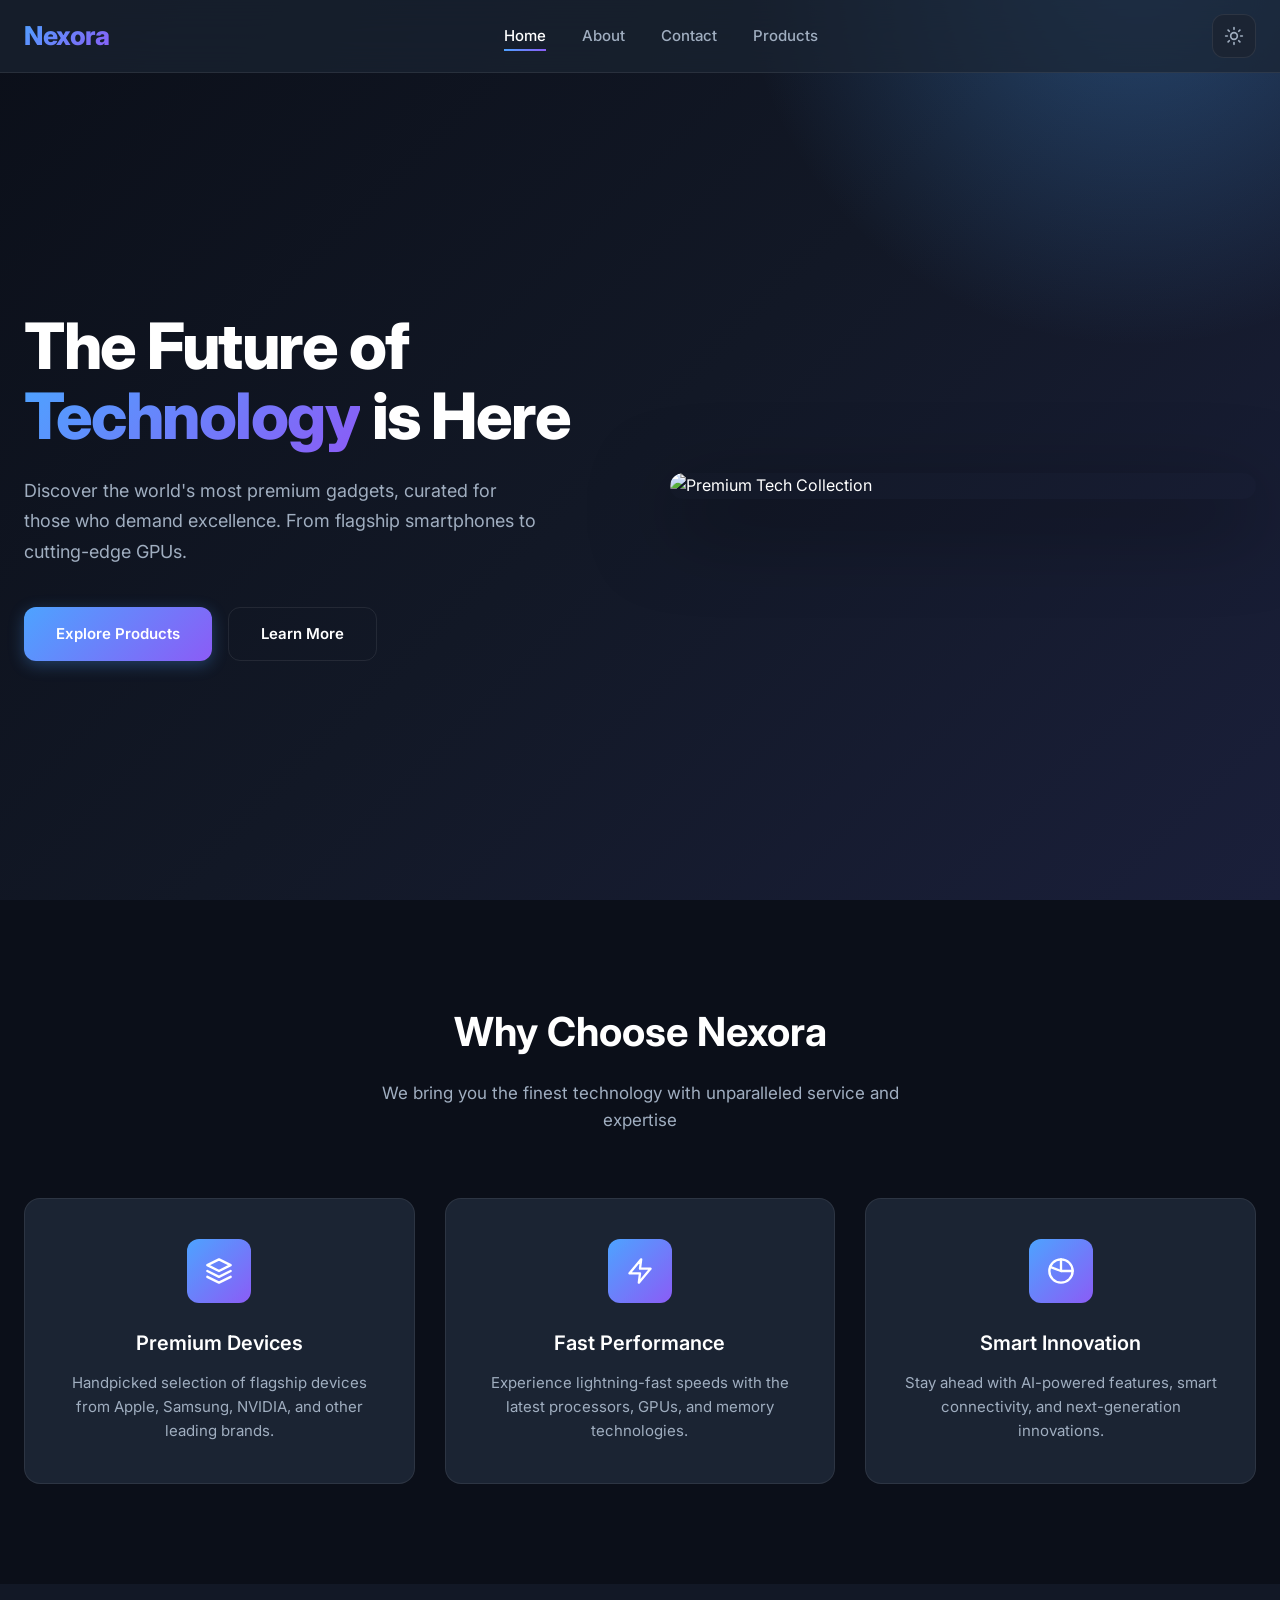
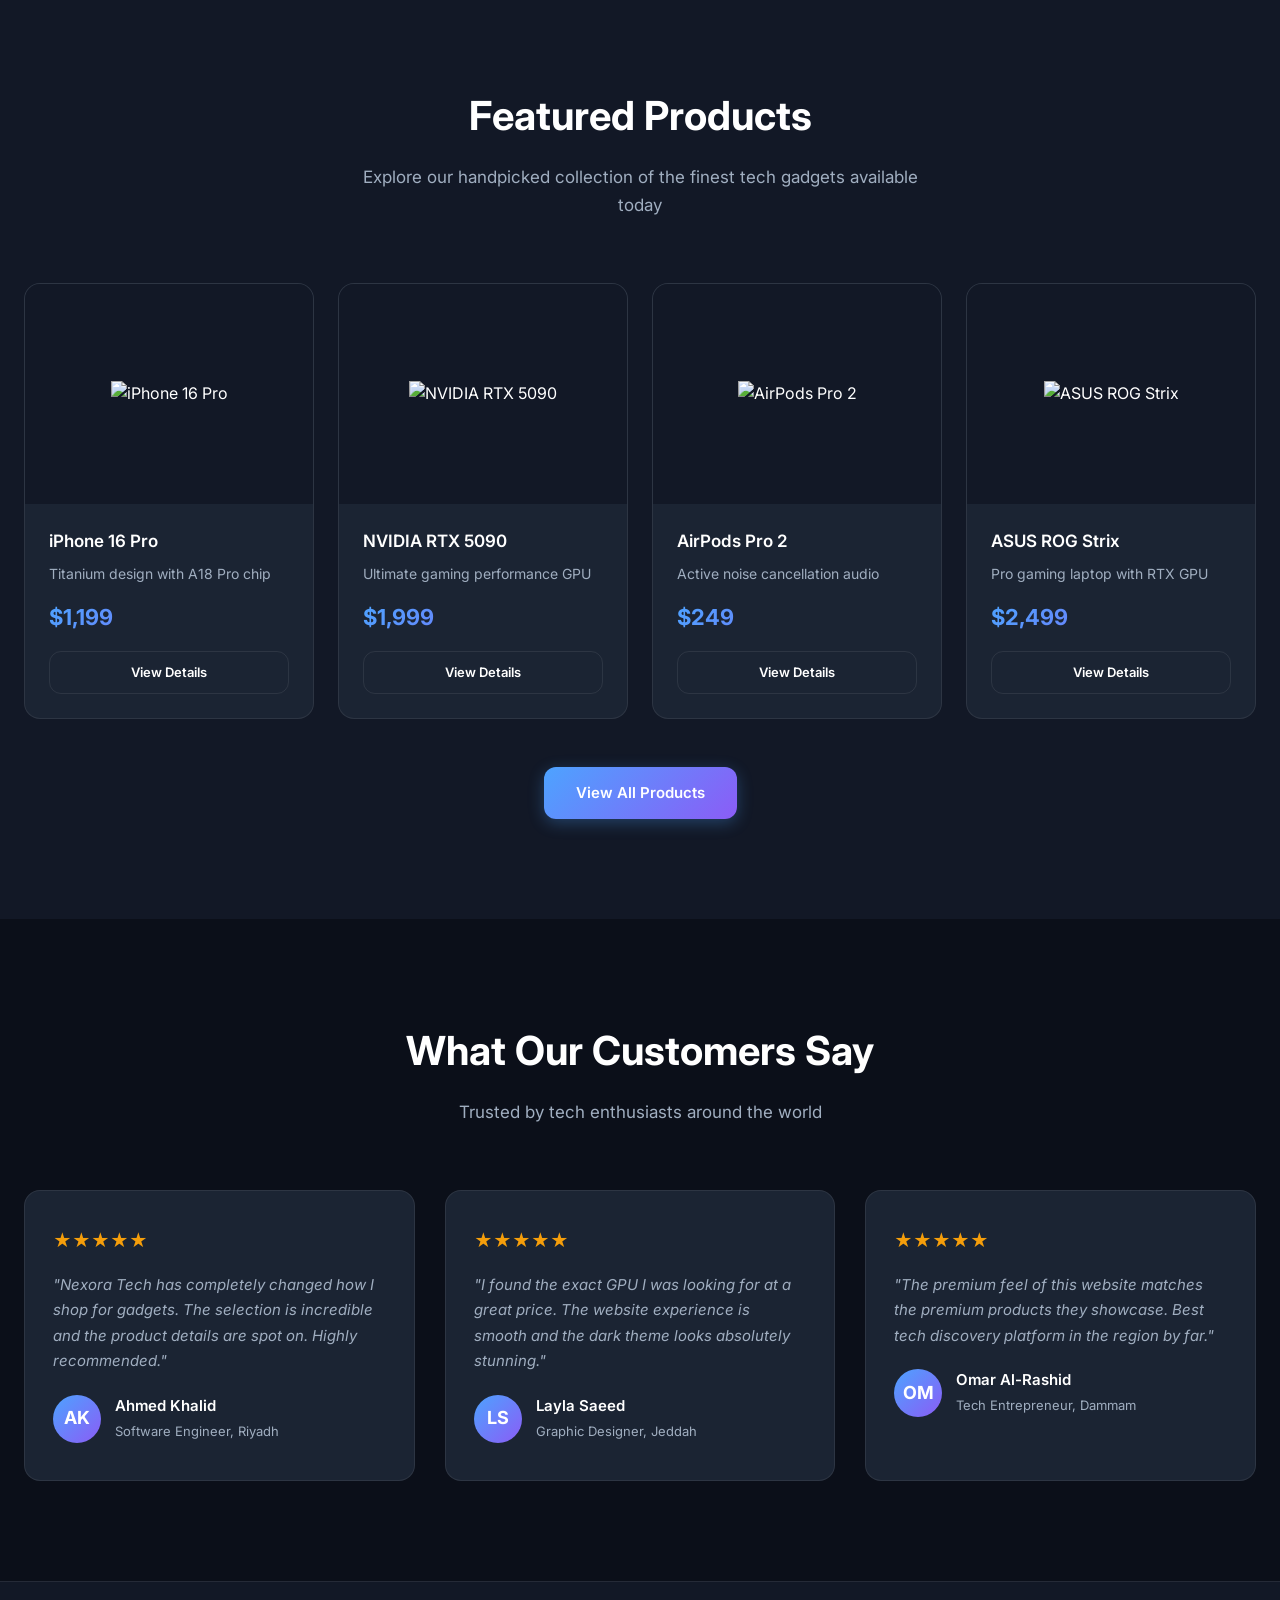
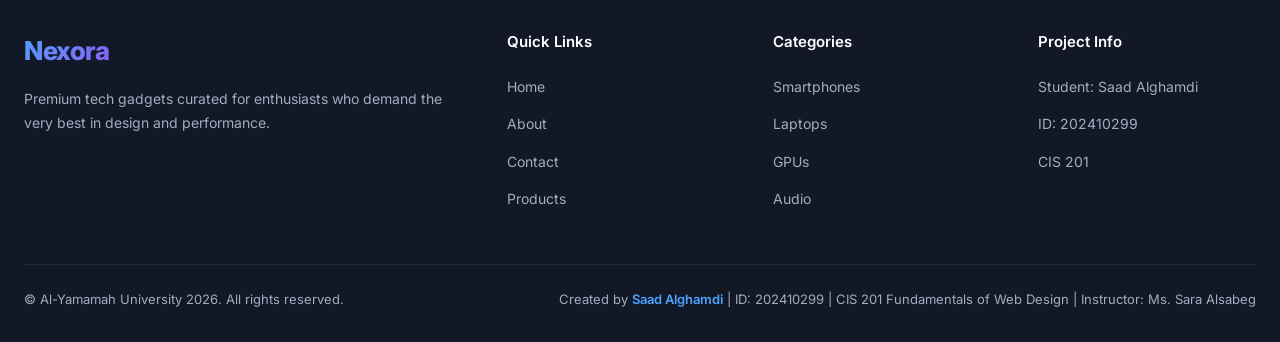
==== index.html @ 5559f3b5 "Add files via upload" ====
<!DOCTYPE html>
<html lang="en">
<head>
  <meta charset="UTF-8">
  <meta name="viewport" content="width=device-width, initial-scale=1.0">
  <title>Nexora Tech - Premium Gadgets</title>
  <link rel="stylesheet" href="MyStyle.css">
</head>
<body>

  <div class="page-loader">
    <div class="loader-spinner"></div>
  </div>

  <nav class="navbar">
    <div class="container">
      <a href="index.html" class="logo">Nexora</a>
      <ul class="nav-links" id="nav-links">
        <li><a href="index.html">Home</a></li>
        <li><a href="about.html">About</a></li>
        <li><a href="contact.html">Contact</a></li>
        <li><a href="product.html">Products</a></li>
      </ul>
      <div class="nav-actions">
        <button class="theme-toggle" id="theme-toggle" aria-label="Toggle theme">
          <svg xmlns="http://www.w3.org/2000/svg" width="20" height="20" viewBox="0 0 24 24" fill="none" stroke="currentColor" stroke-width="2" stroke-linecap="round" stroke-linejoin="round"><circle cx="12" cy="12" r="4"></circle><path d="M12 2v2"></path><path d="M12 20v2"></path><path d="m4.93 4.93 1.41 1.41"></path><path d="m17.66 17.66 1.41 1.41"></path><path d="M2 12h2"></path><path d="M20 12h2"></path><path d="m6.34 17.66-1.41 1.41"></path><path d="m19.07 4.93-1.41 1.41"></path></svg>
        </button>
        <button class="mobile-menu-btn" id="mobile-menu-btn" aria-label="Menu">
          <svg xmlns="http://www.w3.org/2000/svg" width="24" height="24" viewBox="0 0 24 24" fill="none" stroke="currentColor" stroke-width="2" stroke-linecap="round" stroke-linejoin="round"><line x1="4" y1="6" x2="20" y2="6"></line><line x1="4" y1="12" x2="20" y2="12"></line><line x1="4" y1="18" x2="20" y2="18"></line></svg>
        </button>
      </div>
    </div>
  </nav>

  <section class="hero">
    <div class="container">
      <div class="hero-content fade-in">
        <h1>The Future of <span>Technology</span> is Here</h1>
        <p>Discover the world's most premium gadgets, curated for those who demand excellence. From flagship smartphones to cutting-edge GPUs.</p>
        <div class="hero-buttons">
          <a href="product.html" class="btn btn-primary">Explore Products</a>
          <a href="about.html" class="btn btn-outline">Learn More</a>
        </div>
      </div>
      <div class="hero-image fade-in stagger-2">
        <img src="images/renamed/hero-bg.png" alt="Premium Tech Collection">
      </div>
    </div>
  </section>

  <section class="section">
    <div class="container">
      <div class="section-header fade-in">
        <h2>Why Choose Nexora</h2>
        <p>We bring you the finest technology with unparalleled service and expertise</p>
      </div>
      <div class="features-grid">
        <div class="feature-card fade-in stagger-1">
          <div class="feature-icon">
            <svg xmlns="http://www.w3.org/2000/svg" width="28" height="28" viewBox="0 0 24 24" fill="none" stroke="currentColor" stroke-width="2" stroke-linecap="round" stroke-linejoin="round"><path d="M12 2L2 7l10 5 10-5-10-5z"></path><path d="M2 17l10 5 10-5"></path><path d="M2 12l10 5 10-5"></path></svg>
          </div>
          <h3>Premium Devices</h3>
          <p>Handpicked selection of flagship devices from Apple, Samsung, NVIDIA, and other leading brands.</p>
        </div>
        <div class="feature-card fade-in stagger-2">
          <div class="feature-icon">
            <svg xmlns="http://www.w3.org/2000/svg" width="28" height="28" viewBox="0 0 24 24" fill="none" stroke="currentColor" stroke-width="2" stroke-linecap="round" stroke-linejoin="round"><polygon points="13 2 3 14 12 14 11 22 21 10 12 10 13 2"></polygon></svg>
          </div>
          <h3>Fast Performance</h3>
          <p>Experience lightning-fast speeds with the latest processors, GPUs, and memory technologies.</p>
        </div>
        <div class="feature-card fade-in stagger-3">
          <div class="feature-icon">
            <svg xmlns="http://www.w3.org/2000/svg" width="28" height="28" viewBox="0 0 24 24" fill="none" stroke="currentColor" stroke-width="2" stroke-linecap="round" stroke-linejoin="round"><path d="M12 2a10 10 0 1 0 10 10H12V2z"></path><path d="M12 2a10 10 0 0 1 10 10"></path><path d="M12 12 2.6 8.4"></path></svg>
          </div>
          <h3>Smart Innovation</h3>
          <p>Stay ahead with AI-powered features, smart connectivity, and next-generation innovations.</p>
        </div>
      </div>
    </div>
  </section>

  <section class="section" style="background: var(--bg-secondary);">
    <div class="container">
      <div class="section-header fade-in">
        <h2>Featured Products</h2>
        <p>Explore our handpicked collection of the finest tech gadgets available today</p>
      </div>
      <div class="products-grid">
        <div class="product-card fade-in stagger-1">
          <div class="product-image">
            <img src="images/renamed/iphone16pro.png" alt="iPhone 16 Pro">
          </div>
          <div class="product-info">
            <h4>iPhone 16 Pro</h4>
            <p>Titanium design with A18 Pro chip</p>
            <span class="product-price">$1,199</span>
            <a href="product.html" class="btn btn-outline btn-sm" style="width: 100%;">View Details</a>
          </div>
        </div>
        <div class="product-card fade-in stagger-2">
          <div class="product-image">
            <img src="images/renamed/rtx5090.png" alt="NVIDIA RTX 5090">
          </div>
          <div class="product-info">
            <h4>NVIDIA RTX 5090</h4>
            <p>Ultimate gaming performance GPU</p>
            <span class="product-price">$1,999</span>
            <a href="product.html" class="btn btn-outline btn-sm" style="width: 100%;">View Details</a>
          </div>
        </div>
        <div class="product-card fade-in stagger-3">
          <div class="product-image">
            <img src="images/renamed/airpodspro.png" alt="AirPods Pro 2">
          </div>
          <div class="product-info">
            <h4>AirPods Pro 2</h4>
            <p>Active noise cancellation audio</p>
            <span class="product-price">$249</span>
            <a href="product.html" class="btn btn-outline btn-sm" style="width: 100%;">View Details</a>
          </div>
        </div>
        <div class="product-card fade-in stagger-4">
          <div class="product-image">
            <img src="images/renamed/asus-rog.png" alt="ASUS ROG Strix">
          </div>
          <div class="product-info">
            <h4>ASUS ROG Strix</h4>
            <p>Pro gaming laptop with RTX GPU</p>
            <span class="product-price">$2,499</span>
            <a href="product.html" class="btn btn-outline btn-sm" style="width: 100%;">View Details</a>
          </div>
        </div>
      </div>
      <div style="text-align: center; margin-top: 48px;">
        <a href="product.html" class="btn btn-primary">View All Products</a>
      </div>
    </div>
  </section>

  <section class="section">
    <div class="container">
      <div class="section-header fade-in">
        <h2>What Our Customers Say</h2>
        <p>Trusted by tech enthusiasts around the world</p>
      </div>
      <div class="testimonials-grid">
        <div class="testimonial-card fade-in stagger-1">
          <div class="testimonial-stars">&#9733;&#9733;&#9733;&#9733;&#9733;</div>
          <p class="testimonial-text">"Nexora Tech has completely changed how I shop for gadgets. The selection is incredible and the product details are spot on. Highly recommended."</p>
          <div class="testimonial-author">
            <div class="testimonial-avatar">AK</div>
            <div class="testimonial-author-info">
              <h5>Ahmed Khalid</h5>
              <span>Software Engineer, Riyadh</span>
            </div>
          </div>
        </div>
        <div class="testimonial-card fade-in stagger-2">
          <div class="testimonial-stars">&#9733;&#9733;&#9733;&#9733;&#9733;</div>
          <p class="testimonial-text">"I found the exact GPU I was looking for at a great price. The website experience is smooth and the dark theme looks absolutely stunning."</p>
          <div class="testimonial-author">
            <div class="testimonial-avatar">LS</div>
            <div class="testimonial-author-info">
              <h5>Layla Saeed</h5>
              <span>Graphic Designer, Jeddah</span>
            </div>
          </div>
        </div>
        <div class="testimonial-card fade-in stagger-3">
          <div class="testimonial-stars">&#9733;&#9733;&#9733;&#9733;&#9733;</div>
          <p class="testimonial-text">"The premium feel of this website matches the premium products they showcase. Best tech discovery platform in the region by far."</p>
          <div class="testimonial-author">
            <div class="testimonial-avatar">OM</div>
            <div class="testimonial-author-info">
              <h5>Omar Al-Rashid</h5>
              <span>Tech Entrepreneur, Dammam</span>
            </div>
          </div>
        </div>
      </div>
    </div>
  </section>

  <footer class="footer">
    <div class="container">
      <div class="footer-content">
        <div class="footer-brand">
          <a href="index.html" class="logo">Nexora</a>
          <p>Premium tech gadgets curated for enthusiasts who demand the very best in design and performance.</p>
        </div>
        <div class="footer-col">
          <h4>Quick Links</h4>
          <ul>
            <li><a href="index.html">Home</a></li>
            <li><a href="about.html">About</a></li>
            <li><a href="contact.html">Contact</a></li>
            <li><a href="product.html">Products</a></li>
          </ul>
        </div>
        <div class="footer-col">
          <h4>Categories</h4>
          <ul>
            <li><a href="product.html">Smartphones</a></li>
            <li><a href="product.html">Laptops</a></li>
            <li><a href="product.html">GPUs</a></li>
            <li><a href="product.html">Audio</a></li>
          </ul>
        </div>
        <div class="footer-col">
          <h4>Project Info</h4>
          <ul>
            <li><a href="about.html">Student: Saad Alghamdi</a></li>
            <li><a href="about.html">ID: 202410299</a></li>
            <li><a href="about.html">CIS 201</a></li>
          </ul>
        </div>
      </div>
      <div class="footer-bottom">
        <p>&copy; Al-Yamamah University 2026. All rights reserved.</p>
        <p class="footer-student">Created by <span>Saad Alghamdi</span> | ID: 202410299 | CIS 201 Fundamentals of Web Design | Instructor: Ms. Sara Alsabeg</p>
      </div>
    </div>
  </footer>

  <script src="Myjs.js"></script>
</body>
</html>
---- MyStyle.css ----
@import url('https://fonts.googleapis.com/css2?family=Inter:wght@300;400;500;600;700;800&family=Poppins:wght@300;400;500;600;700&display=swap');

:root {
  --bg-primary: #0b0f19;
  --bg-secondary: #121826;
  --bg-card: #1b2433;
  --accent-primary: #4da3ff;
  --accent-secondary: #8b5cf6;
  --text-primary: #ffffff;
  --text-muted: #a0aec0;
  --border-color: rgba(255, 255, 255, 0.08);
  --glow-color: rgba(77, 163, 255, 0.35);
  --shadow-card: 0 8px 32px rgba(0, 0, 0, 0.4);
  --shadow-hover: 0 12px 48px rgba(77, 163, 255, 0.15);
  --glass-bg: rgba(27, 36, 51, 0.7);
  --glass-blur: 20px;
  --gradient-hero: linear-gradient(135deg, #0b0f19 0%, #121826 50%, #1a1f3a 100%);
  --gradient-accent: linear-gradient(135deg, #4da3ff 0%, #8b5cf6 100%);
  --font-main: 'Inter', 'Segoe UI', 'Poppins', sans-serif;
  --transition: all 0.3s cubic-bezier(0.4, 0, 0.2, 1);
  --radius-sm: 8px;
  --radius-md: 12px;
  --radius-lg: 16px;
  --radius-xl: 24px;
}

[data-theme="light"] {
  --bg-primary: #f0f2f5;
  --bg-secondary: #ffffff;
  --bg-card: #ffffff;
  --text-primary: #1a202c;
  --text-muted: #4a5568;
  --border-color: rgba(0, 0, 0, 0.08);
  --glow-color: rgba(77, 163, 255, 0.2);
  --shadow-card: 0 8px 32px rgba(0, 0, 0, 0.08);
  --shadow-hover: 0 12px 48px rgba(77, 163, 255, 0.12);
  --glass-bg: rgba(255, 255, 255, 0.75);
  --gradient-hero: linear-gradient(135deg, #f0f2f5 0%, #e2e8f0 50%, #dbeafe 100%);
}

* {
  margin: 0;
  padding: 0;
  box-sizing: border-box;
}

html {
  scroll-behavior: smooth;
}

body {
  font-family: var(--font-main);
  background: var(--bg-primary);
  color: var(--text-primary);
  line-height: 1.6;
  overflow-x: hidden;
  transition: background 0.3s ease, color 0.3s ease;
}

.container {
  max-width: 1280px;
  margin: 0 auto;
  padding: 0 24px;
}

.navbar {
  position: fixed;
  top: 0;
  left: 0;
  right: 0;
  z-index: 1000;
  background: var(--glass-bg);
  backdrop-filter: blur(var(--glass-blur));
  -webkit-backdrop-filter: blur(var(--glass-blur));
  border-bottom: 1px solid var(--border-color);
  transition: var(--transition);
}

.navbar .container {
  display: flex;
  align-items: center;
  justify-content: space-between;
  height: 72px;
}

.logo {
  font-size: 26px;
  font-weight: 800;
  background: var(--gradient-accent);
  -webkit-background-clip: text;
  -webkit-text-fill-color: transparent;
  background-clip: text;
  text-decoration: none;
  letter-spacing: -0.5px;
}

.nav-links {
  display: flex;
  list-style: none;
  gap: 36px;
  align-items: center;
}

.nav-links a {
  color: var(--text-muted);
  text-decoration: none;
  font-size: 15px;
  font-weight: 500;
  position: relative;
  transition: var(--transition);
  padding: 6px 0;
}

.nav-links a::after {
  content: '';
  position: absolute;
  bottom: 0;
  left: 0;
  width: 0;
  height: 2px;
  background: var(--gradient-accent);
  transition: width 0.3s ease;
}

.nav-links a:hover,
.nav-links a.active {
  color: var(--text-primary);
}

.nav-links a:hover::after,
.nav-links a.active::after {
  width: 100%;
}

.nav-actions {
  display: flex;
  align-items: center;
  gap: 16px;
}

.theme-toggle {
  background: var(--bg-card);
  border: 1px solid var(--border-color);
  width: 44px;
  height: 44px;
  border-radius: var(--radius-md);
  cursor: pointer;
  display: flex;
  align-items: center;
  justify-content: center;
  color: var(--text-muted);
  transition: var(--transition);
}

.theme-toggle:hover {
  border-color: var(--accent-primary);
  color: var(--accent-primary);
  box-shadow: 0 0 16px var(--glow-color);
}

.mobile-menu-btn {
  display: none;
  background: none;
  border: none;
  color: var(--text-primary);
  cursor: pointer;
  padding: 8px;
}

.btn {
  display: inline-flex;
  align-items: center;
  justify-content: center;
  padding: 14px 32px;
  font-size: 15px;
  font-weight: 600;
  font-family: var(--font-main);
  border-radius: var(--radius-md);
  cursor: pointer;
  text-decoration: none;
  transition: var(--transition);
  border: none;
  gap: 8px;
}

.btn-primary {
  background: var(--gradient-accent);
  color: #ffffff;
  box-shadow: 0 4px 16px rgba(77, 163, 255, 0.3);
}

.btn-primary:hover {
  transform: translateY(-2px);
  box-shadow: 0 8px 28px rgba(77, 163, 255, 0.45);
}

.btn-outline {
  background: transparent;
  color: var(--text-primary);
  border: 1px solid var(--border-color);
}

.btn-outline:hover {
  border-color: var(--accent-primary);
  color: var(--accent-primary);
  background: rgba(77, 163, 255, 0.05);
}

.btn-sm {
  padding: 10px 20px;
  font-size: 13px;
}

.hero {
  min-height: 100vh;
  display: flex;
  align-items: center;
  background: var(--gradient-hero);
  position: relative;
  overflow: hidden;
  padding-top: 72px;
}

.hero::before {
  content: '';
  position: absolute;
  top: -50%;
  right: -20%;
  width: 800px;
  height: 800px;
  background: radial-gradient(circle, var(--glow-color) 0%, transparent 70%);
  animation: pulse 8s ease-in-out infinite;
}

@keyframes pulse {
  0%, 100% { transform: scale(1); opacity: 0.6; }
  50% { transform: scale(1.15); opacity: 0.8; }
}

.hero .container {
  display: grid;
  grid-template-columns: 1fr 1fr;
  gap: 60px;
  align-items: center;
  position: relative;
  z-index: 1;
}

.hero-content h1 {
  font-size: clamp(40px, 5vw, 64px);
  font-weight: 800;
  line-height: 1.1;
  margin-bottom: 24px;
  letter-spacing: -1.5px;
}

.hero-content h1 span {
  background: var(--gradient-accent);
  -webkit-background-clip: text;
  -webkit-text-fill-color: transparent;
  background-clip: text;
}

.hero-content p {
  font-size: 18px;
  color: var(--text-muted);
  margin-bottom: 40px;
  max-width: 520px;
  line-height: 1.7;
}

.hero-buttons {
  display: flex;
  gap: 16px;
  flex-wrap: wrap;
}

.hero-image {
  position: relative;
  border-radius: var(--radius-xl);
  overflow: hidden;
  box-shadow: 0 24px 80px rgba(0, 0, 0, 0.5);
}

.hero-image img {
  width: 100%;
  height: auto;
  display: block;
  border-radius: var(--radius-xl);
}

.section {
  padding: 100px 0;
}

.section-header {
  text-align: center;
  margin-bottom: 64px;
}

.section-header h2 {
  font-size: clamp(28px, 3.5vw, 40px);
  font-weight: 700;
  margin-bottom: 16px;
}

.section-header p {
  color: var(--text-muted);
  font-size: 17px;
  max-width: 560px;
  margin: 0 auto;
}

.features-grid {
  display: grid;
  grid-template-columns: repeat(3, 1fr);
  gap: 30px;
}

.feature-card {
  background: var(--bg-card);
  border: 1px solid var(--border-color);
  border-radius: var(--radius-lg);
  padding: 40px 32px;
  text-align: center;
  transition: var(--transition);
  position: relative;
  overflow: hidden;
}

.feature-card::before {
  content: '';
  position: absolute;
  top: 0;
  left: 0;
  right: 0;
  height: 3px;
  background: var(--gradient-accent);
  transform: scaleX(0);
  transition: transform 0.3s ease;
}

.feature-card:hover {
  transform: translateY(-8px);
  box-shadow: var(--shadow-hover);
  border-color: rgba(77, 163, 255, 0.2);
}

.feature-card:hover::before {
  transform: scaleX(1);
}

.feature-icon {
  width: 64px;
  height: 64px;
  background: var(--gradient-accent);
  border-radius: var(--radius-md);
  display: flex;
  align-items: center;
  justify-content: center;
  margin: 0 auto 24px;
  font-size: 28px;
  color: #fff;
}

.feature-card h3 {
  font-size: 20px;
  font-weight: 600;
  margin-bottom: 12px;
}

.feature-card p {
  color: var(--text-muted);
  font-size: 15px;
  line-height: 1.6;
}

.products-grid {
  display: grid;
  grid-template-columns: repeat(4, 1fr);
  gap: 24px;
}

.product-card {
  background: var(--bg-card);
  border: 1px solid var(--border-color);
  border-radius: var(--radius-lg);
  overflow: hidden;
  transition: var(--transition);
  position: relative;
}

.product-card:hover {
  transform: translateY(-6px);
  box-shadow: var(--shadow-hover);
  border-color: rgba(77, 163, 255, 0.2);
}

.product-image {
  position: relative;
  height: 220px;
  overflow: hidden;
  background: var(--bg-secondary);
  display: flex;
  align-items: center;
  justify-content: center;
}

.product-image img {
  max-width: 85%;
  max-height: 85%;
  object-fit: contain;
  transition: transform 0.4s ease;
}

.product-card:hover .product-image img {
  transform: scale(1.08);
}

.product-info {
  padding: 24px;
}

.product-info h4 {
  font-size: 17px;
  font-weight: 600;
  margin-bottom: 8px;
}

.product-info p {
  color: var(--text-muted);
  font-size: 14px;
  margin-bottom: 16px;
  line-height: 1.5;
}

.product-price {
  font-size: 22px;
  font-weight: 700;
  background: var(--gradient-accent);
  -webkit-background-clip: text;
  -webkit-text-fill-color: transparent;
  background-clip: text;
  margin-bottom: 16px;
  display: block;
}

.testimonials-grid {
  display: grid;
  grid-template-columns: repeat(3, 1fr);
  gap: 30px;
}

.testimonial-card {
  background: var(--bg-card);
  border: 1px solid var(--border-color);
  border-radius: var(--radius-lg);
  padding: 36px 28px;
  transition: var(--transition);
}

.testimonial-card:hover {
  transform: translateY(-4px);
  box-shadow: var(--shadow-hover);
}

.testimonial-stars {
  color: #f59e0b;
  font-size: 18px;
  margin-bottom: 16px;
}

.testimonial-text {
  color: var(--text-muted);
  font-size: 15px;
  line-height: 1.7;
  margin-bottom: 20px;
  font-style: italic;
}

.testimonial-author {
  display: flex;
  align-items: center;
  gap: 14px;
}

.testimonial-avatar {
  width: 48px;
  height: 48px;
  border-radius: 50%;
  background: var(--gradient-accent);
  display: flex;
  align-items: center;
  justify-content: center;
  font-weight: 700;
  font-size: 18px;
  color: #fff;
}

.testimonial-author-info h5 {
  font-size: 15px;
  font-weight: 600;
}

.testimonial-author-info span {
  font-size: 13px;
  color: var(--text-muted);
}

.category-section {
  margin-bottom: 64px;
}

.category-header {
  display: flex;
  align-items: center;
  gap: 16px;
  margin-bottom: 32px;
  padding-bottom: 16px;
  border-bottom: 2px solid var(--border-color);
}

.category-header h3 {
  font-size: 24px;
  font-weight: 700;
}

.category-count {
  background: var(--gradient-accent);
  color: #fff;
  padding: 4px 14px;
  border-radius: 20px;
  font-size: 13px;
  font-weight: 600;
}

.about-hero {
  padding: 140px 0 80px;
  background: var(--gradient-hero);
  text-align: center;
}

.about-hero h1 {
  font-size: clamp(32px, 4vw, 48px);
  font-weight: 800;
  margin-bottom: 16px;
}

.about-hero p {
  color: var(--text-muted);
  font-size: 18px;
  max-width: 600px;
  margin: 0 auto;
}

.about-grid {
  display: grid;
  grid-template-columns: 280px 1fr;
  gap: 48px;
  margin-top: 48px;
}

.about-sidebar {
  background: var(--bg-card);
  border: 1px solid var(--border-color);
  border-radius: var(--radius-lg);
  padding: 32px;
  height: fit-content;
  position: sticky;
  top: 100px;
}

.about-avatar {
  width: 120px;
  height: 120px;
  border-radius: 50%;
  background: var(--gradient-accent);
  display: flex;
  align-items: center;
  justify-content: center;
  font-size: 48px;
  font-weight: 700;
  color: #fff;
  margin: 0 auto 20px;
}

.about-sidebar h3 {
  text-align: center;
  font-size: 20px;
  font-weight: 700;
  margin-bottom: 4px;
}

.about-sidebar .major {
  text-align: center;
  color: var(--accent-primary);
  font-size: 14px;
  font-weight: 500;
  margin-bottom: 20px;
}

.about-sidebar-info {
  display: flex;
  flex-direction: column;
  gap: 12px;
}

.about-info-item {
  display: flex;
  align-items: center;
  gap: 10px;
  font-size: 14px;
  color: var(--text-muted);
}

.about-info-item svg {
  width: 18px;
  height: 18px;
  color: var(--accent-primary);
  flex-shrink: 0;
}

.about-content h2 {
  font-size: 28px;
  font-weight: 700;
  margin-bottom: 20px;
  padding-bottom: 12px;
  border-bottom: 2px solid var(--border-color);
}

.about-content p {
  color: var(--text-muted);
  line-height: 1.8;
  margin-bottom: 20px;
  font-size: 15px;
}

.skills-grid {
  display: grid;
  grid-template-columns: repeat(4, 1fr);
  gap: 16px;
  margin: 24px 0;
}

.skill-badge {
  background: var(--bg-card);
  border: 1px solid var(--border-color);
  border-radius: var(--radius-md);
  padding: 16px 12px;
  text-align: center;
  transition: var(--transition);
  font-size: 14px;
  font-weight: 500;
}

.skill-badge:hover {
  border-color: var(--accent-primary);
  box-shadow: 0 0 16px var(--glow-color);
  transform: translateY(-3px);
}

.cert-list {
  display: flex;
  flex-direction: column;
  gap: 12px;
  margin: 24px 0;
}

.cert-item {
  background: var(--bg-card);
  border: 1px solid var(--border-color);
  border-radius: var(--radius-md);
  padding: 18px 20px;
  display: flex;
  align-items: center;
  gap: 14px;
  transition: var(--transition);
}

.cert-item:hover {
  border-color: var(--accent-secondary);
  transform: translateX(4px);
}

.cert-icon {
  width: 40px;
  height: 40px;
  background: rgba(139, 92, 246, 0.15);
  border-radius: var(--radius-sm);
  display: flex;
  align-items: center;
  justify-content: center;
  font-size: 18px;
  color: var(--accent-secondary);
  flex-shrink: 0;
}

.cert-item span {
  font-size: 14px;
  font-weight: 500;
}

.hobbies-grid {
  display: grid;
  grid-template-columns: repeat(3, 1fr);
  gap: 16px;
  margin: 24px 0;
}

.hobby-card {
  background: var(--bg-card);
  border: 1px solid var(--border-color);
  border-radius: var(--radius-md);
  padding: 24px 16px;
  text-align: center;
  transition: var(--transition);
}

.hobby-card:hover {
  border-color: var(--accent-primary);
  transform: translateY(-4px);
}

.hobby-icon {
  font-size: 32px;
  margin-bottom: 10px;
}

.hobby-card span {
  font-size: 14px;
  font-weight: 500;
  color: var(--text-muted);
}

.contact-section {
  padding: 140px 0 80px;
}

.contact-grid {
  display: grid;
  grid-template-columns: 1fr 1fr;
  gap: 60px;
  align-items: start;
}

.contact-info h2 {
  font-size: 36px;
  font-weight: 800;
  margin-bottom: 20px;
}

.contact-info > p {
  color: var(--text-muted);
  font-size: 16px;
  line-height: 1.7;
  margin-bottom: 40px;
}

.contact-details {
  display: flex;
  flex-direction: column;
  gap: 24px;
}

.contact-item {
  display: flex;
  align-items: flex-start;
  gap: 16px;
}

.contact-item-icon {
  width: 48px;
  height: 48px;
  background: var(--bg-card);
  border: 1px solid var(--border-color);
  border-radius: var(--radius-md);
  display: flex;
  align-items: center;
  justify-content: center;
  color: var(--accent-primary);
  flex-shrink: 0;
}

.contact-item h4 {
  font-size: 15px;
  font-weight: 600;
  margin-bottom: 4px;
}

.contact-item p {
  color: var(--text-muted);
  font-size: 14px;
}

.contact-form-wrapper {
  background: var(--bg-card);
  border: 1px solid var(--border-color);
  border-radius: var(--radius-lg);
  padding: 40px;
}

.form-group {
  margin-bottom: 24px;
}

.form-group label {
  display: block;
  font-size: 14px;
  font-weight: 500;
  margin-bottom: 8px;
  color: var(--text-primary);
}

.form-group input,
.form-group textarea {
  width: 100%;
  padding: 14px 16px;
  background: var(--bg-secondary);
  border: 1px solid var(--border-color);
  border-radius: var(--radius-md);
  color: var(--text-primary);
  font-family: var(--font-main);
  font-size: 15px;
  transition: var(--transition);
}

.form-group input:focus,
.form-group textarea:focus {
  outline: none;
  border-color: var(--accent-primary);
  box-shadow: 0 0 0 3px rgba(77, 163, 255, 0.1);
}

.form-group textarea {
  min-height: 140px;
  resize: vertical;
}

.form-error {
  color: #ef4444;
  font-size: 13px;
  margin-top: 6px;
  display: none;
}

.form-group.has-error input,
.form-group.has-error textarea {
  border-color: #ef4444;
}

.form-group.has-error .form-error {
  display: block;
}

.footer {
  background: var(--bg-secondary);
  border-top: 1px solid var(--border-color);
  padding: 48px 0 32px;
}

.footer-content {
  display: grid;
  grid-template-columns: 2fr 1fr 1fr 1fr;
  gap: 48px;
  margin-bottom: 40px;
}

.footer-brand .logo {
  margin-bottom: 16px;
  display: inline-block;
}

.footer-brand p {
  color: var(--text-muted);
  font-size: 14px;
  line-height: 1.7;
}

.footer-col h4 {
  font-size: 15px;
  font-weight: 600;
  margin-bottom: 20px;
  color: var(--text-primary);
}

.footer-col ul {
  list-style: none;
}

.footer-col ul li {
  margin-bottom: 12px;
}

.footer-col ul li a {
  color: var(--text-muted);
  text-decoration: none;
  font-size: 14px;
  transition: color 0.2s ease;
}

.footer-col ul li a:hover {
  color: var(--accent-primary);
}

.footer-bottom {
  border-top: 1px solid var(--border-color);
  padding-top: 24px;
  display: flex;
  justify-content: space-between;
  align-items: center;
  flex-wrap: wrap;
  gap: 16px;
}

.footer-bottom p {
  color: var(--text-muted);
  font-size: 13px;
}

.footer-student {
  font-size: 13px;
  color: var(--text-muted);
}

.footer-student span {
  color: var(--accent-primary);
  font-weight: 600;
}

.fade-in {
  opacity: 0;
  transform: translateY(30px);
  transition: opacity 0.6s ease, transform 0.6s ease;
}

.fade-in.visible {
  opacity: 1;
  transform: translateY(0);
}

.stagger-1 { transition-delay: 0.1s; }
.stagger-2 { transition-delay: 0.2s; }
.stagger-3 { transition-delay: 0.3s; }
.stagger-4 { transition-delay: 0.4s; }

.page-loader {
  position: fixed;
  top: 0;
  left: 0;
  right: 0;
  bottom: 0;
  background: var(--bg-primary);
  z-index: 9999;
  display: flex;
  align-items: center;
  justify-content: center;
  transition: opacity 0.4s ease, visibility 0.4s ease;
}

.page-loader.loaded {
  opacity: 0;
  visibility: hidden;
}

.loader-spinner {
  width: 48px;
  height: 48px;
  border: 3px solid var(--border-color);
  border-top-color: var(--accent-primary);
  border-radius: 50%;
  animation: spin 0.8s linear infinite;
}

@keyframes spin {
  to { transform: rotate(360deg); }
}

@media (max-width: 1024px) {
  .products-grid {
    grid-template-columns: repeat(3, 1fr);
  }
  .footer-content {
    grid-template-columns: 1fr 1fr;
  }
}

@media (max-width: 768px) {
  .nav-links {
    display: none;
    position: absolute;
    top: 72px;
    left: 0;
    right: 0;
    background: var(--glass-bg);
    backdrop-filter: blur(var(--glass-blur));
    flex-direction: column;
    padding: 24px;
    gap: 16px;
    border-bottom: 1px solid var(--border-color);
  }

  .nav-links.active {
    display: flex;
  }

  .mobile-menu-btn {
    display: block;
  }

  .hero .container {
    grid-template-columns: 1fr;
    text-align: center;
  }

  .hero-content p {
    margin: 0 auto 40px;
  }

  .hero-buttons {
    justify-content: center;
  }

  .hero-image {
    order: -1;
  }

  .features-grid,
  .testimonials-grid {
    grid-template-columns: 1fr;
  }

  .products-grid {
    grid-template-columns: repeat(2, 1fr);
  }

  .skills-grid {
    grid-template-columns: repeat(2, 1fr);
  }

  .hobbies-grid {
    grid-template-columns: repeat(2, 1fr);
  }

  .about-grid {
    grid-template-columns: 1fr;
  }

  .about-sidebar {
    position: static;
  }

  .contact-grid {
    grid-template-columns: 1fr;
  }

  .footer-content {
    grid-template-columns: 1fr;
    gap: 32px;
  }

  .section {
    padding: 60px 0;
  }
}

@media (max-width: 480px) {
  .products-grid {
    grid-template-columns: 1fr;
  }

  .hero-content h1 {
    font-size: 32px;
  }

  .contact-form-wrapper {
    padding: 24px;
  }
}

::-webkit-scrollbar {
  width: 8px;
}

::-webkit-scrollbar-track {
  background: var(--bg-primary);
}

::-webkit-scrollbar-thumb {
  background: var(--bg-card);
  border-radius: 4px;
}

::-webkit-scrollbar-thumb:hover {
  background: var(--accent-primary);
}

::selection {
  background: rgba(77, 163, 255, 0.3);
  color: var(--text-primary);
}
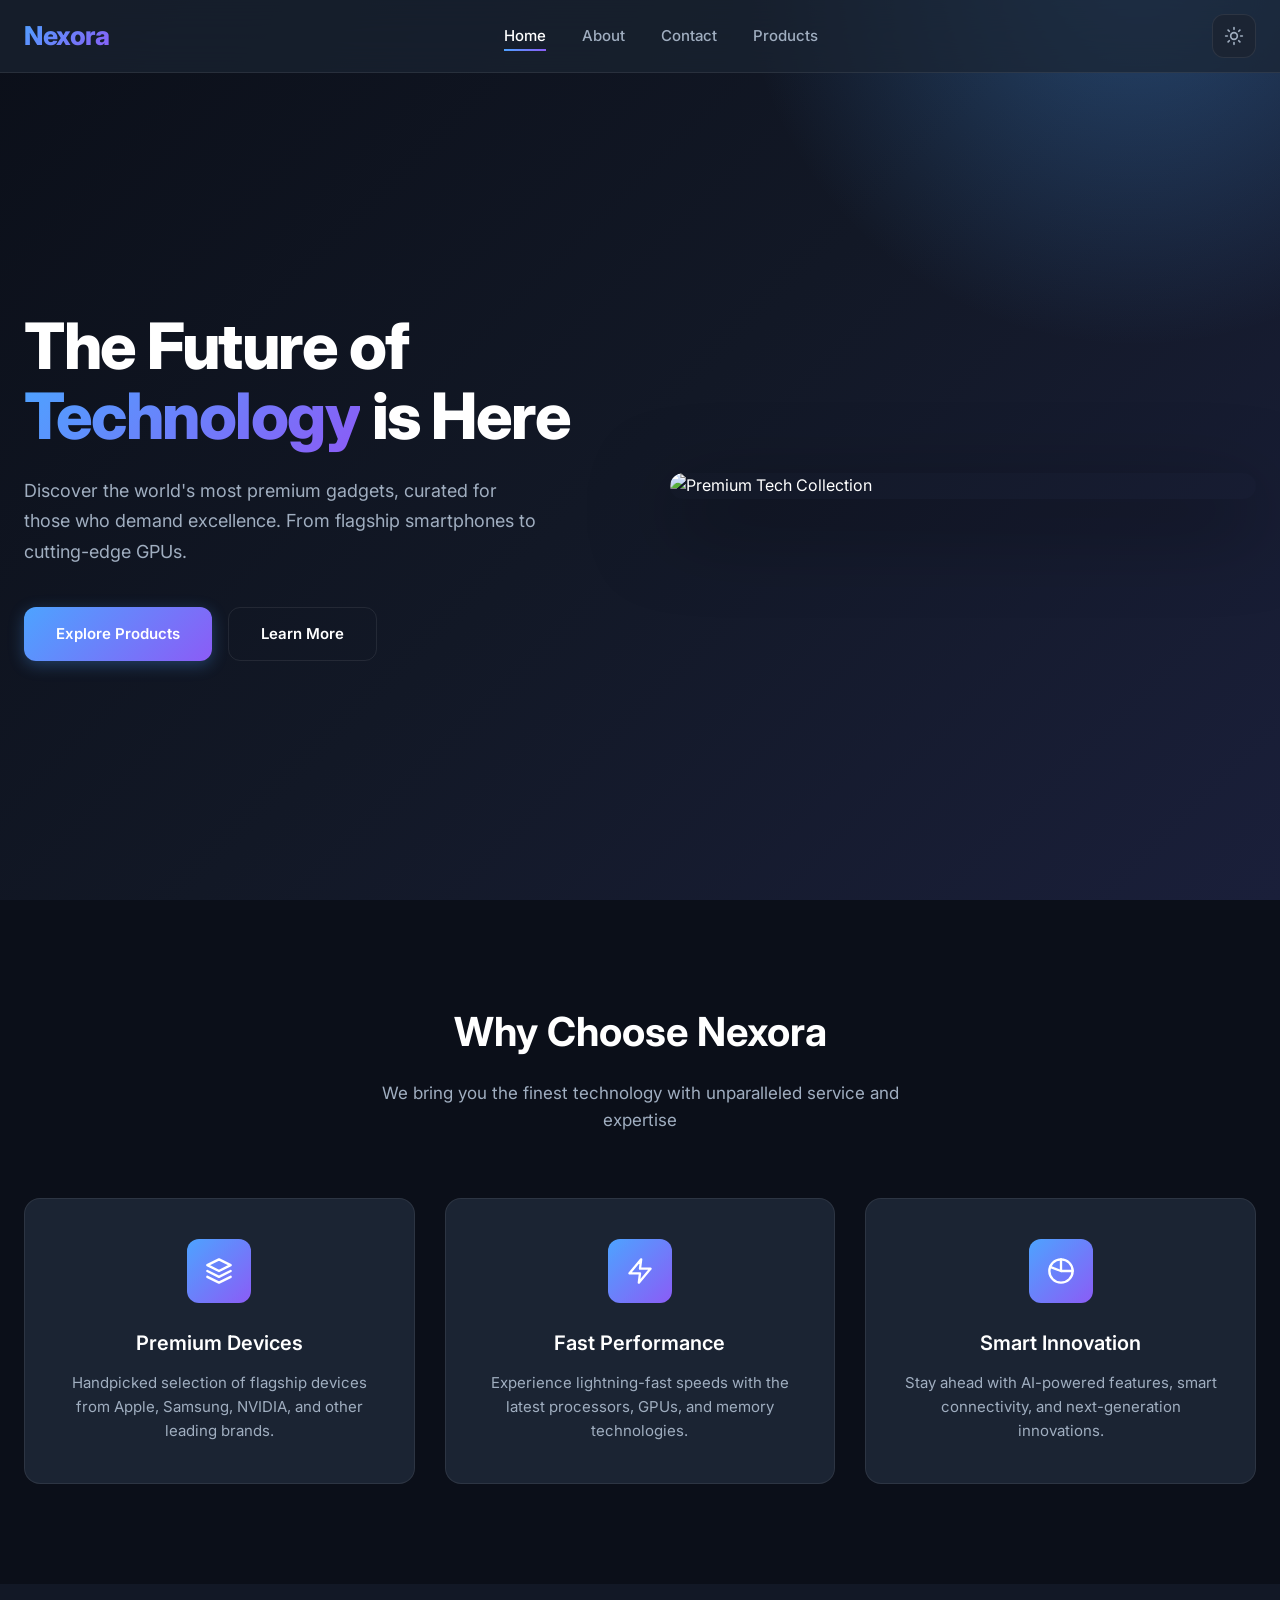
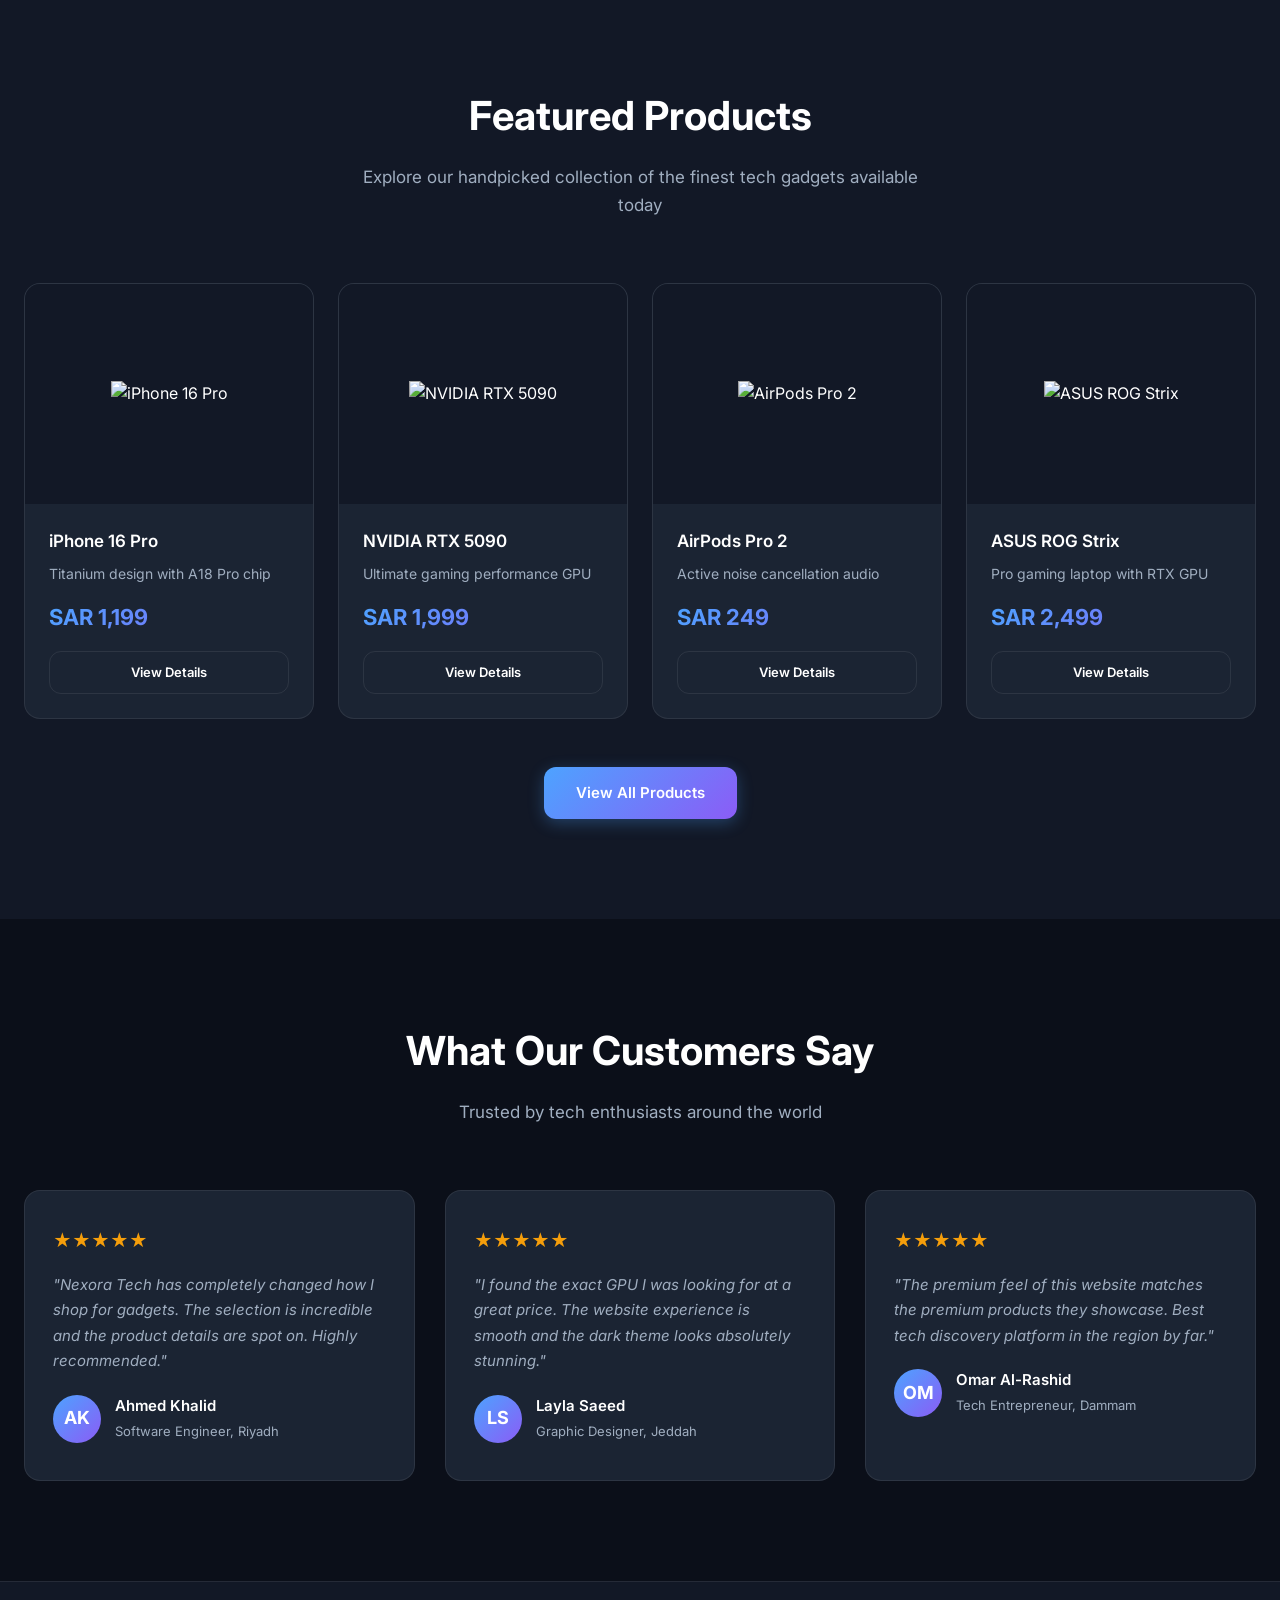
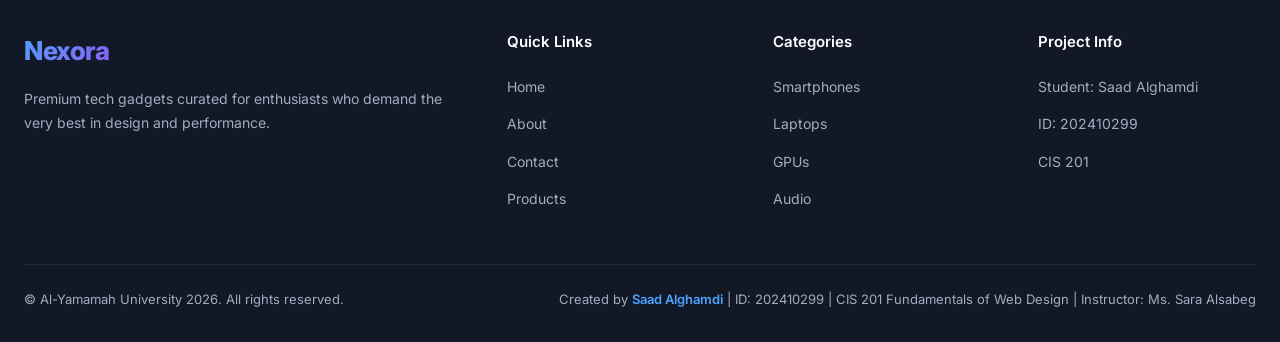
==== commit 7016af86: "Add files via upload" ====
--- a/index.html
+++ b/index.html
@@ -94,7 +94,7 @@
           <div class="product-info">
             <h4>iPhone 16 Pro</h4>
             <p>Titanium design with A18 Pro chip</p>
-            <span class="product-price">$1,199</span>
+            <span class="product-price">SAR 1,199</span>
             <a href="product.html" class="btn btn-outline btn-sm" style="width: 100%;">View Details</a>
           </div>
         </div>
@@ -105,7 +105,7 @@
           <div class="product-info">
             <h4>NVIDIA RTX 5090</h4>
             <p>Ultimate gaming performance GPU</p>
-            <span class="product-price">$1,999</span>
+            <span class="product-price">SAR 1,999</span>
             <a href="product.html" class="btn btn-outline btn-sm" style="width: 100%;">View Details</a>
           </div>
         </div>
@@ -116,7 +116,7 @@
           <div class="product-info">
             <h4>AirPods Pro 2</h4>
             <p>Active noise cancellation audio</p>
-            <span class="product-price">$249</span>
+            <span class="product-price">SAR 249</span>
             <a href="product.html" class="btn btn-outline btn-sm" style="width: 100%;">View Details</a>
           </div>
         </div>
@@ -127,7 +127,7 @@
           <div class="product-info">
             <h4>ASUS ROG Strix</h4>
             <p>Pro gaming laptop with RTX GPU</p>
-            <span class="product-price">$2,499</span>
+            <span class="product-price">SAR 2,499</span>
             <a href="product.html" class="btn btn-outline btn-sm" style="width: 100%;">View Details</a>
           </div>
         </div>
